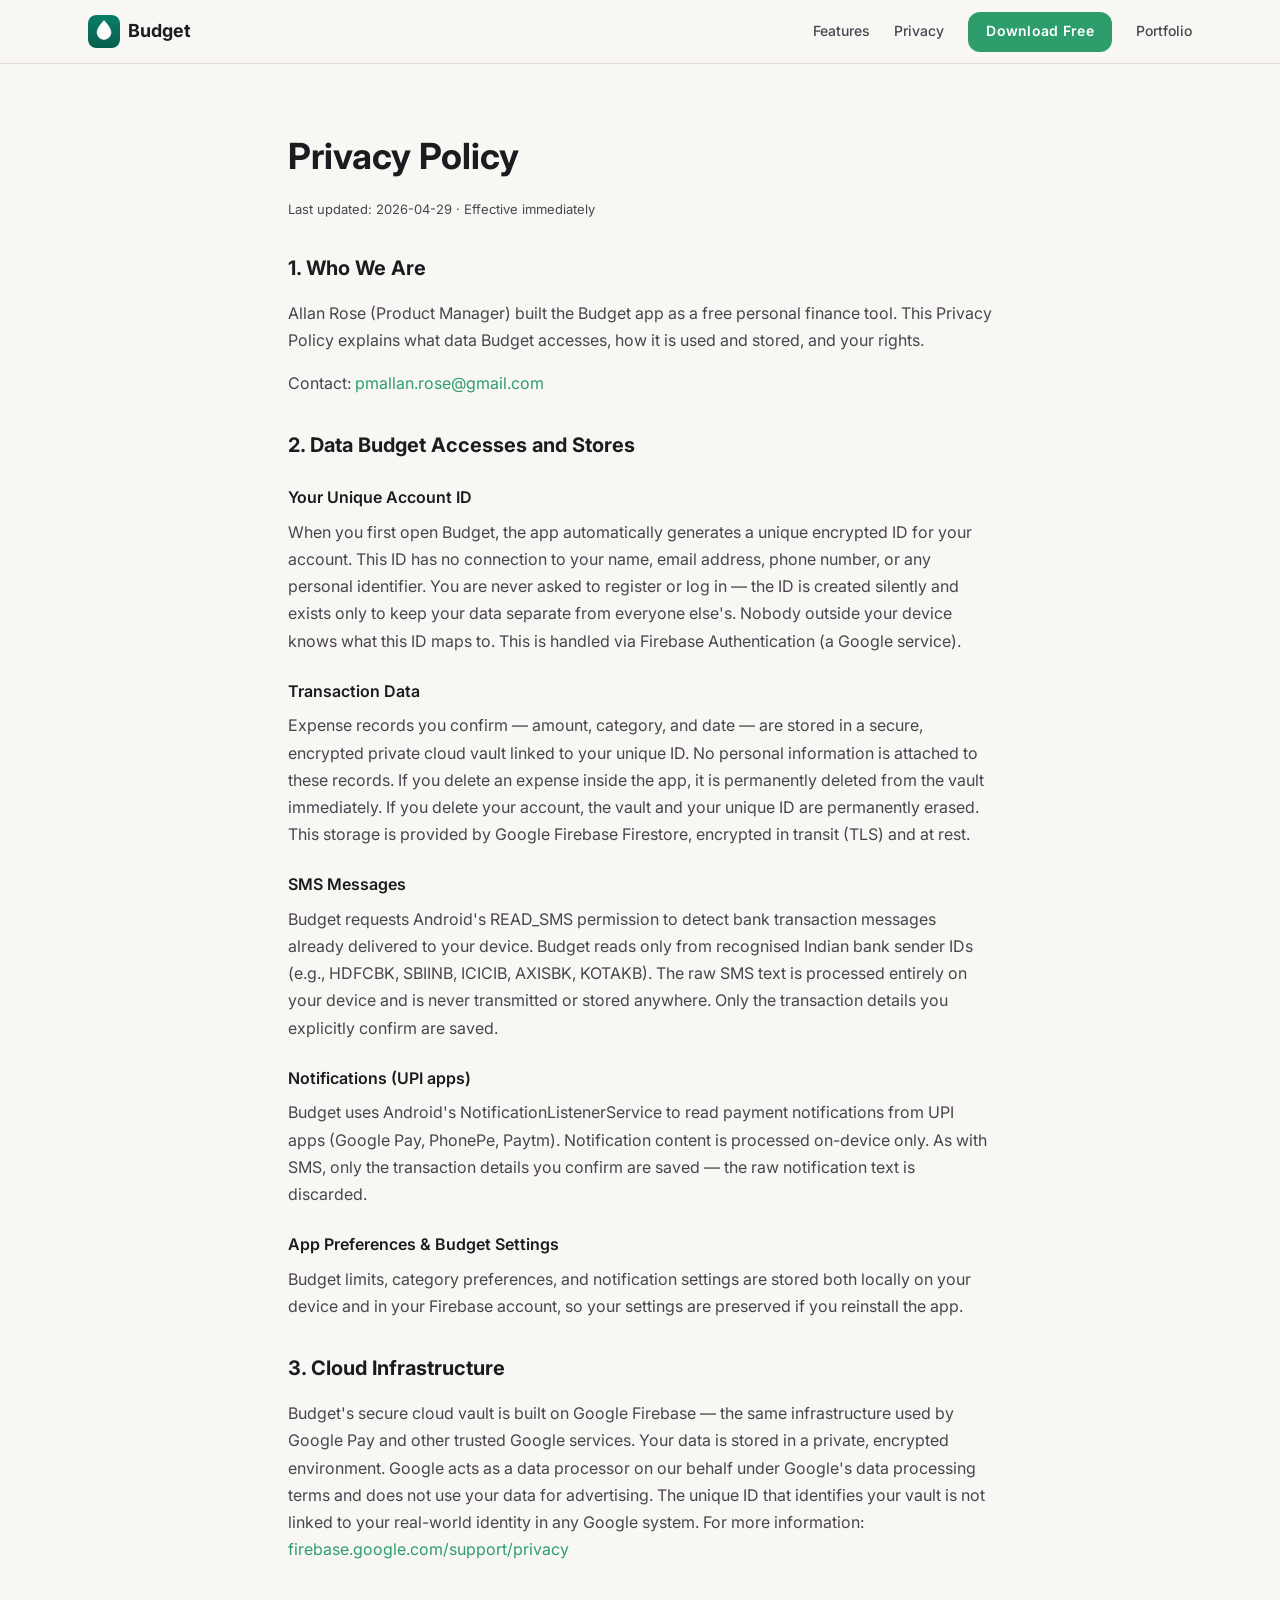
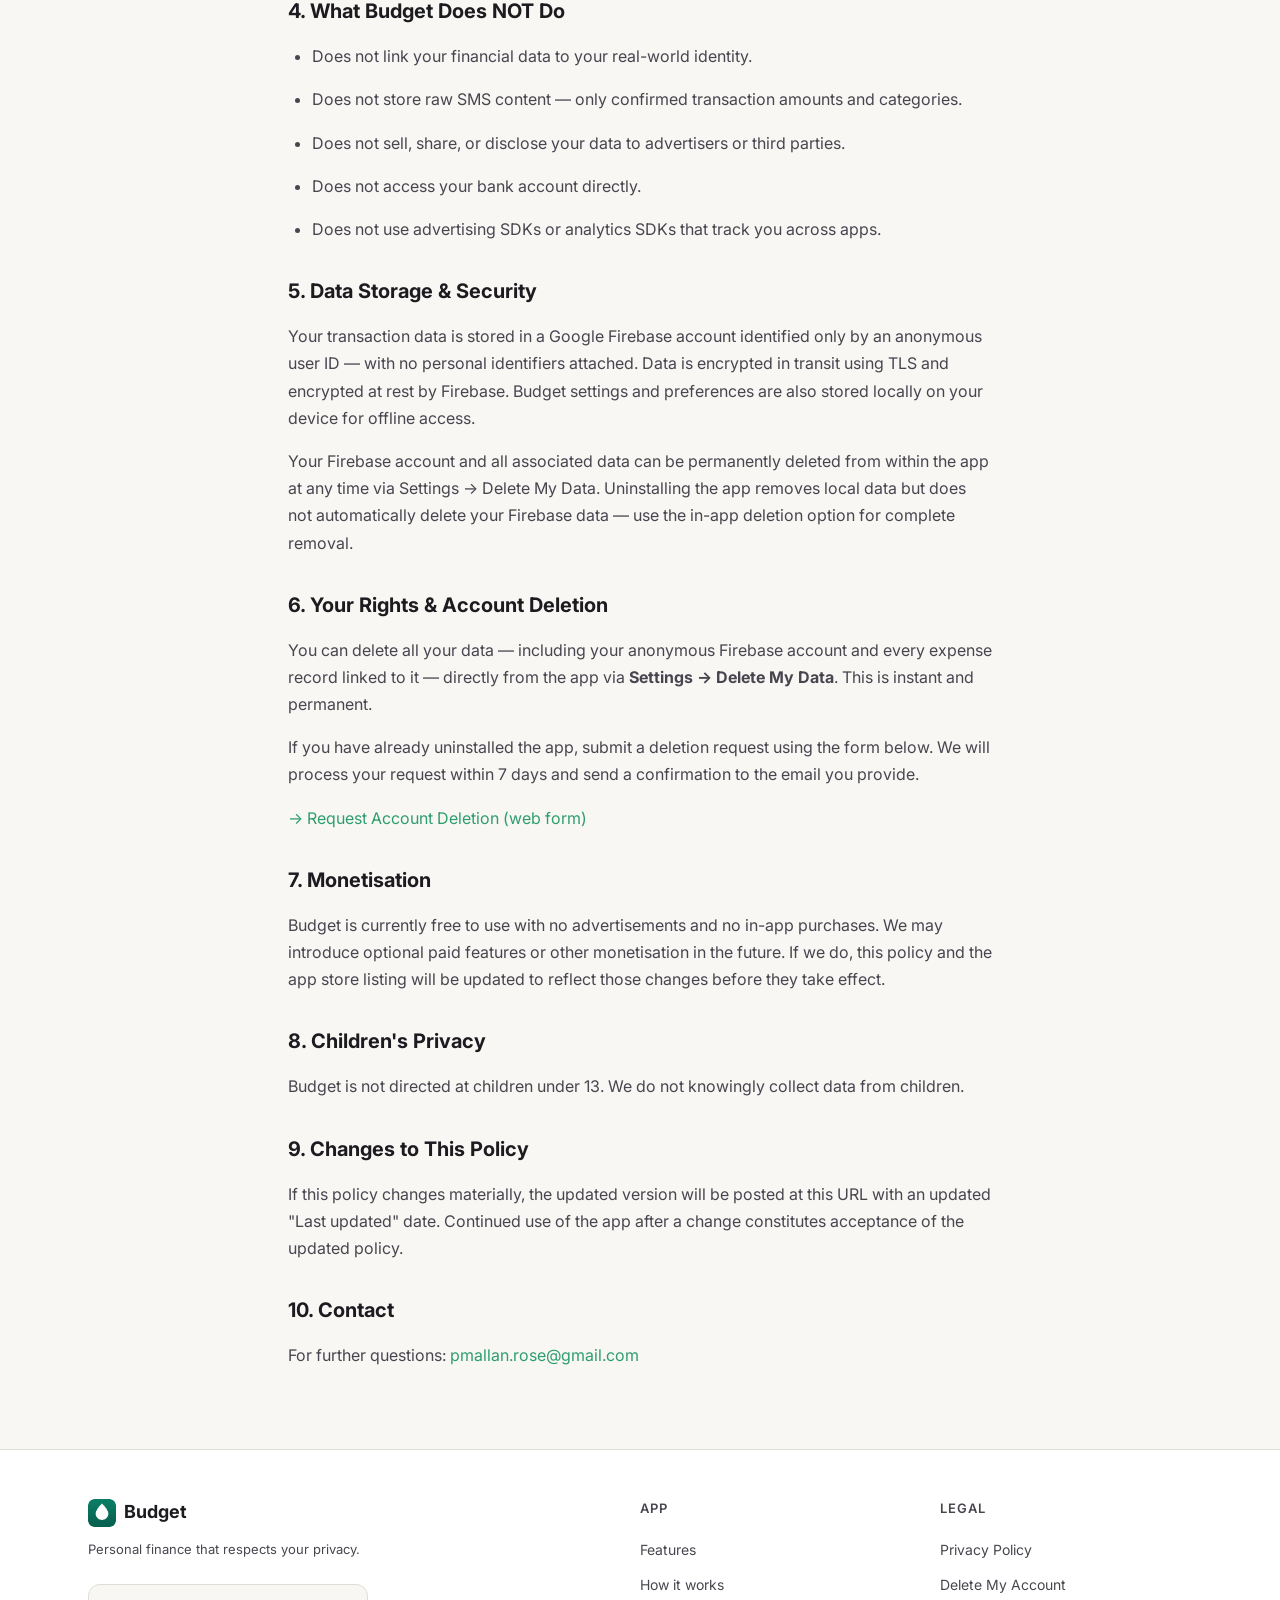
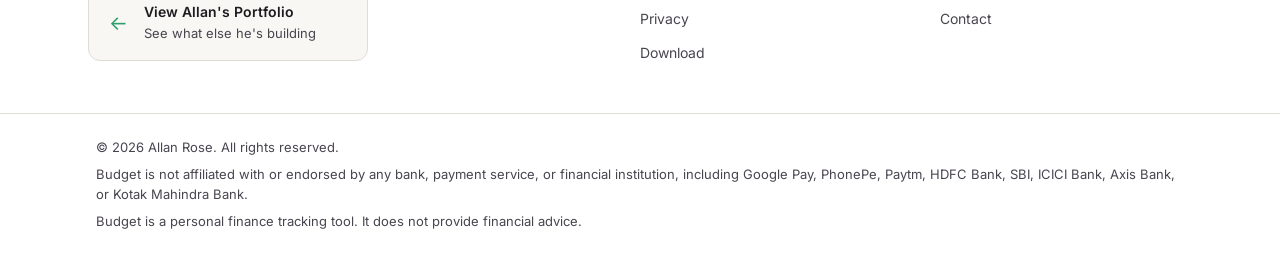
==== privacy-policy.html @ 5d098f71 "Add files via upload" ====
<!DOCTYPE html>
<html lang="en">
<head>
  <meta charset="UTF-8">
  <meta name="viewport" content="width=device-width, initial-scale=1.0">

  <title>Privacy Policy — Budget</title>
  <meta name="description" content="Budget app privacy policy. Your data is stored anonymously on Google Firebase. No email, no password, no personal identifiers.">
  <meta name="robots" content="index, follow">

  <link rel="preconnect" href="https://fonts.googleapis.com">
  <link rel="preconnect" href="https://fonts.gstatic.com" crossorigin>
  <link href="https://fonts.googleapis.com/css2?family=Inter:wght@400;500;600;700&display=swap" rel="stylesheet">

  <link rel="icon" type="image/png" href="assets/icon.png">
  <link rel="stylesheet" href="css/styles.css">
</head>
<body>

  <!-- NAVBAR -->
  <nav class="navbar" id="navbar">
    <div class="container navbar__inner">
      <a href="index.html" class="navbar__logo">
        <img src="assets/icon.png" alt="Budget app icon" width="32" height="32">
        <span class="navbar__wordmark">Budget</span>
      </a>
      <div class="navbar__actions">
        <a href="index.html#features" class="navbar__link">Features</a>
        <a href="privacy-policy.html" class="navbar__link">Privacy</a>
        <a href="#" class="btn btn--primary btn--sm" target="_blank" rel="noopener">
          Download Free
        </a>
        <a href="https://allanrose-beep.github.io/pm-portfolio/" class="navbar__portfolio-link">Portfolio</a>
      </div>
    </div>
  </nav>

  <!-- PRIVACY POLICY CONTENT -->
  <main class="privacy-page container">
    <h1>Privacy Policy</h1>
    <p class="privacy-meta">Last updated: 2026-04-29 · Effective immediately</p>

    <h2>1. Who We Are</h2>
    <p>Allan Rose (Product Manager) built the Budget app as a free personal finance tool.
    This Privacy Policy explains what data Budget accesses, how it is used and stored, and your rights.</p>
    <p>Contact: <a href="mailto:pmallan.rose@gmail.com">pmallan.rose@gmail.com</a></p>

    <h2>2. Data Budget Accesses and Stores</h2>

    <h3>Your Unique Account ID</h3>
    <p>When you first open Budget, the app automatically generates a unique encrypted ID for your
    account. This ID has no connection to your name, email address, phone number, or any personal
    identifier. You are never asked to register or log in — the ID is created silently and exists
    only to keep your data separate from everyone else's. Nobody outside your device knows what
    this ID maps to. This is handled via Firebase Authentication (a Google service).</p>

    <h3>Transaction Data</h3>
    <p>Expense records you confirm — amount, category, and date — are stored in a secure, encrypted
    private cloud vault linked to your unique ID. No personal information is attached to these records.
    If you delete an expense inside the app, it is permanently deleted from the vault immediately.
    If you delete your account, the vault and your unique ID are permanently erased.
    This storage is provided by Google Firebase Firestore, encrypted in transit (TLS) and at rest.</p>

    <h3>SMS Messages</h3>
    <p>Budget requests Android's READ_SMS permission to detect bank transaction messages already
    delivered to your device. Budget reads only from recognised Indian bank sender IDs
    (e.g., HDFCBK, SBIINB, ICICIB, AXISBK, KOTAKB). The raw SMS text is processed entirely on
    your device and is never transmitted or stored anywhere. Only the transaction details you
    explicitly confirm are saved.</p>

    <h3>Notifications (UPI apps)</h3>
    <p>Budget uses Android's NotificationListenerService to read payment notifications from UPI apps
    (Google Pay, PhonePe, Paytm). Notification content is processed on-device only. As with SMS,
    only the transaction details you confirm are saved — the raw notification text is discarded.</p>

    <h3>App Preferences &amp; Budget Settings</h3>
    <p>Budget limits, category preferences, and notification settings are stored both locally on your
    device and in your Firebase account, so your settings are preserved if you reinstall the app.</p>

    <h2>3. Cloud Infrastructure</h2>
    <p>Budget's secure cloud vault is built on Google Firebase — the same infrastructure used by
    Google Pay and other trusted Google services. Your data is stored in a private, encrypted
    environment. Google acts as a data processor on our behalf under Google's data processing terms
    and does not use your data for advertising. The unique ID that identifies your vault is not
    linked to your real-world identity in any Google system.
    For more information: <a href="https://firebase.google.com/support/privacy" target="_blank" rel="noopener">firebase.google.com/support/privacy</a></p>

    <h2>4. What Budget Does NOT Do</h2>
    <ul>
      <li>Does not link your financial data to your real-world identity.</li>
      <li>Does not store raw SMS content — only confirmed transaction amounts and categories.</li>
      <li>Does not sell, share, or disclose your data to advertisers or third parties.</li>
      <li>Does not access your bank account directly.</li>
      <li>Does not use advertising SDKs or analytics SDKs that track you across apps.</li>
    </ul>

    <h2>5. Data Storage &amp; Security</h2>
    <p>Your transaction data is stored in a Google Firebase account identified only by an anonymous
    user ID — with no personal identifiers attached. Data is encrypted in transit using TLS and
    encrypted at rest by Firebase. Budget settings and preferences are also stored locally on your
    device for offline access.</p>
    <p>Your Firebase account and all associated data can be permanently deleted from within the app
    at any time via Settings → Delete My Data. Uninstalling the app removes local data but does
    not automatically delete your Firebase data — use the in-app deletion option for complete removal.</p>

    <h2>6. Your Rights &amp; Account Deletion</h2>
    <p>You can delete all your data — including your anonymous Firebase account and every expense
    record linked to it — directly from the app via <strong>Settings → Delete My Data</strong>.
    This is instant and permanent.</p>
    <p>If you have already uninstalled the app, submit a deletion request using the form below.
    We will process your request within 7 days and send a confirmation to the email you provide.</p>
    <p><a href="https://forms.gle/h1EcQuUk5hsnveGc6" target="_blank" rel="noopener">→ Request Account Deletion (web form)</a></p>

    <h2>7. Monetisation</h2>
    <p>Budget is currently free to use with no advertisements and no in-app purchases. We may
    introduce optional paid features or other monetisation in the future. If we do, this policy
    and the app store listing will be updated to reflect those changes before they take effect.</p>

    <h2>8. Children's Privacy</h2>
    <p>Budget is not directed at children under 13. We do not knowingly collect data from children.</p>

    <h2>9. Changes to This Policy</h2>
    <p>If this policy changes materially, the updated version will be posted at this URL with an
    updated "Last updated" date. Continued use of the app after a change constitutes acceptance
    of the updated policy.</p>

    <h2>10. Contact</h2>
    <p>For further questions: <a href="mailto:pmallan.rose@gmail.com">pmallan.rose@gmail.com</a></p>
  </main>

  <!-- FOOTER -->
  <footer class="footer">
    <div class="container footer__inner">

      <div class="footer__brand">
        <a href="index.html" class="footer__logo">
          <img src="assets/icon.png" alt="Budget app icon" width="28" height="28">
          <span>Budget</span>
        </a>
        <p class="footer__tagline">Personal finance that respects your privacy.</p>
        <a href="https://allanrose-beep.github.io/pm-portfolio/" class="footer__portfolio-card">
          <span class="footer__portfolio-card-arrow">←</span>
          <div>
            <p class="footer__portfolio-card-title">View Allan's Portfolio</p>
            <p class="footer__portfolio-card-sub">See what else he's building</p>
          </div>
        </a>
      </div>

      <div class="footer__links">
        <p class="footer__links-heading">App</p>
        <a href="index.html#features">Features</a>
        <a href="index.html#how-it-works">How it works</a>
        <a href="index.html#privacy">Privacy</a>
        <a href="#" target="_blank" rel="noopener">Download</a>
      </div>

      <div class="footer__links">
        <p class="footer__links-heading">Legal</p>
        <a href="privacy-policy.html">Privacy Policy</a>
        <a href="index.html#delete-account">Delete My Account</a>
        <a href="mailto:pmallan.rose@gmail.com">Contact</a>
      </div>

    </div>

    <div class="footer__legal-bar">
      <div class="container">
        <p>© 2026 Allan Rose. All rights reserved.</p>
        <p>Budget is not affiliated with or endorsed by any bank, payment service, or financial institution, including Google Pay, PhonePe, Paytm, HDFC Bank, SBI, ICICI Bank, Axis Bank, or Kotak Mahindra Bank.</p>
        <p>Budget is a personal finance tracking tool. It does not provide financial advice.</p>
      </div>
    </div>
  </footer>

  <script src="js/main.js" defer></script>
</body>
</html>
---- css/styles.css ----
/* ============================================================
   Budget Landing Page — styles.css
   ============================================================ */

/* ── Design Tokens ────────────────────────────────────────── */
:root {
  /* Backgrounds */
  --color-bg:            #F9F7F4;
  --color-surface-1:     #FFFFFF;
  --color-surface-2:     #F0EDE8;
  --color-divider:       #E0DDD6;

  /* Brand — BudgetGreen */
  --color-primary:           #2D9E6B;
  --color-primary-dark:      #237A54;
  --color-primary-deep:      #1A5C3F;
  --color-primary-light:     #4EC38C;
  --color-primary-container: #D6F5E8;

  /* Secondary — BudgetTeal */
  --color-secondary: #1B8A8A;

  /* Text */
  --color-text:       #1C1B1F;
  --color-text-muted: #49454F;
  --color-text-white: #FFFFFF;

  /* Semantic */
  --color-success: #2D9E6B;
  --color-warning: #F5A623;
  --color-error:   #E53935;

  /* Shadows */
  --shadow-card:         0 2px 12px rgba(28, 27, 31, 0.08), 0 1px 3px rgba(28, 27, 31, 0.06);
  --shadow-button-hover: 0 6px 20px rgba(45, 158, 107, 0.30);

  /* Typography */
  --font-family: 'Inter', 'Google Sans', system-ui, -apple-system, sans-serif;

  --text-h1:       3.5rem;
  --text-h2:       2.25rem;
  --text-h3:       1.375rem;
  --text-body-lg:  1.125rem;
  --text-body:     1rem;
  --text-caption:  0.8125rem;
  --text-button:   0.9375rem;
  --text-label:    0.75rem;

  /* Spacing */
  --space-1:   4px;
  --space-2:   8px;
  --space-3:  12px;
  --space-4:  16px;
  --space-6:  24px;
  --space-8:  32px;
  --space-12: 48px;
  --space-16: 64px;
  --space-24: 96px;
  --space-32: 128px;
}

/* ── Resets & Base ───────────────────────────────────────── */
*, *::before, *::after {
  box-sizing: border-box;
  margin: 0;
  padding: 0;
}

html { scroll-behavior: smooth; }

body {
  background-color: var(--color-bg);
  color: var(--color-text);
  font-family: var(--font-family);
  font-size: var(--text-body);
  line-height: 1.6;
  -webkit-font-smoothing: antialiased;
  -moz-osx-font-smoothing: grayscale;
}

img {
  max-width: 100%;
  height: auto;
  display: block;
}

a {
  color: var(--color-primary);
  text-decoration: none;
}

/* ── Container ───────────────────────────────────────────── */
.container {
  max-width: 1200px;
  margin: 0 auto;
  padding: 0 48px;
}

@media (max-width: 767px) {
  .container { padding: 0 20px; }
}

/* ── Buttons ─────────────────────────────────────────────── */
.btn {
  display: inline-flex;
  align-items: center;
  justify-content: center;
  gap: 10px;
  border: none;
  border-radius: 12px;
  font-family: var(--font-family);
  font-size: var(--text-button);
  font-weight: 600;
  letter-spacing: 0.02em;
  cursor: pointer;
  text-decoration: none;
  transition: all 200ms ease;
}

.btn--primary {
  background: var(--color-primary);
  color: var(--color-text-white);
}
.btn--primary:hover {
  background: var(--color-primary-dark);
  transform: translateY(-1px);
  box-shadow: var(--shadow-button-hover);
  color: var(--color-text-white);
}
.btn--primary:active {
  background: var(--color-primary-deep);
  transform: translateY(0);
}

.btn--lg { height: 52px; padding: 0 28px; }
.btn--sm { height: 40px; padding: 0 18px; font-size: 14px; }

.btn--outline {
  height: 44px;
  padding: 0 20px;
  background: transparent;
  color: var(--color-text-muted);
  border: 1px solid var(--color-divider);
  font-size: 14px;
  white-space: nowrap;
  flex-shrink: 0;
}
.btn--outline:hover {
  border-color: var(--color-error);
  color: var(--color-error);
  background: transparent;
  transform: none;
  box-shadow: none;
}

/* ── Fade-up Animation ───────────────────────────────────── */
.fade-up {
  opacity: 0;
  transform: translateY(20px);
  transition: opacity 500ms ease, transform 500ms cubic-bezier(0.4, 0, 0.2, 1);
  transition-delay: var(--delay, 0ms);
}
.fade-up.is-visible {
  opacity: 1;
  transform: translateY(0);
}

/* ── Shared Typography ───────────────────────────────────── */
.eyebrow {
  font-size: var(--text-label);
  font-weight: 600;
  letter-spacing: 0.1em;
  color: var(--color-primary);
  text-transform: uppercase;
  text-align: center;
  margin-bottom: var(--space-4);
}

.eyebrow--left {
  text-align: left;
  margin-bottom: var(--space-3);
}

.section-title {
  font-size: var(--text-h2);
  font-weight: 700;
  text-align: center;
  color: var(--color-text);
  margin-bottom: var(--space-12);
  letter-spacing: -0.01em;
}

/* ── Phone Frame ─────────────────────────────────────────── */
.phone-frame {
  position: relative;
  width: 280px;
  border-radius: 40px;
  border: 2px solid var(--color-divider);
  background: var(--color-surface-1);
  box-shadow:
    0 24px 64px rgba(28, 27, 31, 0.15),
    0 0 0 1px var(--color-surface-2);
  overflow: hidden;
  transform: rotate(3deg);
}

.phone-frame__notch {
  position: absolute;
  top: 0;
  left: 50%;
  transform: translateX(-50%);
  width: 100px;
  height: 28px;
  background: var(--color-bg);
  border-radius: 0 0 16px 16px;
  z-index: 2;
}

.phone-frame img {
  width: 100%;
  height: auto;
  display: block;
}

.phone-frame--sm {
  width: 240px;
  border-radius: 36px;
  transform: none;
}

/* ── Navbar ──────────────────────────────────────────────── */
.navbar {
  position: sticky;
  top: 0;
  z-index: 100;
  height: 64px;
  border-bottom: 1px solid var(--color-divider);
  background-color: rgba(249, 247, 244, 0.88);
}

.navbar__inner {
  display: flex;
  align-items: center;
  justify-content: space-between;
  height: 100%;
}

.navbar__logo {
  display: flex;
  align-items: center;
  gap: var(--space-2);
  color: var(--color-text);
  font-size: 1.125rem;
  font-weight: 700;
}
.navbar__logo img { border-radius: 8px; }
.navbar__logo:hover { color: var(--color-text); }

.navbar__actions {
  display: flex;
  align-items: center;
  gap: var(--space-6);
}

.navbar__link {
  color: var(--color-text-muted);
  font-size: 14px;
  font-weight: 500;
  transition: color 150ms ease;
}
.navbar__link:hover { color: var(--color-text); }

.navbar__portfolio-link {
  color: var(--color-text-muted);
  font-size: 14px;
  font-weight: 500;
  transition: color 150ms ease;
}
.navbar__portfolio-link:hover { color: var(--color-text); }

@media (max-width: 767px) {
  .navbar { height: 56px; }
  .navbar__link { display: none; }
  .navbar__portfolio-link { display: none; }
  .navbar__actions { gap: var(--space-3); }
}

/* ── Hero ────────────────────────────────────────────────── */
.hero {
  min-height: 90vh;
  display: flex;
  align-items: center;
  background:
    radial-gradient(ellipse 800px 600px at 30% 50%, rgba(45, 158, 107, 0.08) 0%, transparent 70%),
    var(--color-bg);
  padding: var(--space-32) 0 var(--space-24);
}

.hero__inner {
  display: flex;
  align-items: center;
  gap: var(--space-16);
}

.hero__content {
  flex: 0 0 55%;
  max-width: 55%;
}

.hero__badge {
  display: inline-flex;
  align-items: center;
  gap: var(--space-2);
  background: var(--color-primary-container);
  border: 1px solid var(--color-divider);
  border-radius: 100px;
  padding: 6px 14px;
  font-size: var(--text-label);
  color: var(--color-primary);
  font-weight: 500;
  margin-bottom: var(--space-6);
}

.hero__headline {
  font-size: var(--text-h1);
  font-weight: 700;
  line-height: 1.15;
  letter-spacing: -0.02em;
  color: var(--color-text);
  margin-bottom: var(--space-6);
}

.hero__sub {
  font-size: var(--text-body-lg);
  color: var(--color-text-muted);
  line-height: 1.65;
  max-width: 480px;
  margin-bottom: var(--space-8);
}

.hero__caption {
  margin-top: var(--space-4);
  font-size: var(--text-caption);
  color: var(--color-text-muted);
}

.hero__mockup {
  flex: 0 0 45%;
  display: flex;
  justify-content: center;
  align-items: center;
}

@media (max-width: 767px) {
  .hero {
    min-height: auto;
    padding: 80px 0 64px;
    text-align: center;
  }
  .hero__inner {
    flex-direction: column;
    gap: var(--space-12);
  }
  .hero__content {
    flex: none;
    max-width: 100%;
  }
  .hero__headline { font-size: 2.25rem; }
  .hero__sub {
    font-size: 1.0625rem;
    max-width: 100%;
    margin-left: auto;
    margin-right: auto;
  }
  .hero__mockup { flex: none; }
  .phone-frame {
    transform: rotate(0deg);
    width: min(280px, 80vw);
  }
}

/* ── How It Works ────────────────────────────────────────── */
.how-it-works {
  padding: var(--space-24) 0;
  background: var(--color-surface-1);
  border-top: 1px solid var(--color-divider);
  border-bottom: 1px solid var(--color-divider);
}

.steps {
  position: relative;
  display: flex;
  gap: var(--space-8);
  max-width: 960px;
  margin: 0 auto;
}

.steps__connector {
  position: absolute;
  top: 24px;
  left: calc(16.66% + 24px);
  right: calc(16.66% + 24px);
  height: 2px;
  border-top: 2px dashed var(--color-divider);
  z-index: 0;
}

.step {
  flex: 1;
  display: flex;
  flex-direction: column;
  align-items: center;
  text-align: center;
  gap: var(--space-4);
  position: relative;
  z-index: 1;
}

.step__circle {
  width: 48px;
  height: 48px;
  border-radius: 50%;
  border: 2px solid var(--color-primary);
  background: var(--color-primary-container);
  display: flex;
  align-items: center;
  justify-content: center;
  font-size: 1.125rem;
  font-weight: 700;
  color: var(--color-primary);
  flex-shrink: 0;
}

.step img {
  width: 64px;
  height: 64px;
  object-fit: contain;
}

.step__title {
  font-size: var(--text-h3);
  font-weight: 600;
  color: var(--color-text);
}

.step__body {
  font-size: var(--text-body);
  color: var(--color-text-muted);
  line-height: 1.6;
}

.sms-disclosure {
  max-width: 640px;
  margin: var(--space-12) auto 0;
  border: 1px solid var(--color-divider);
  border-radius: 12px;
  padding: var(--space-4) var(--space-6);
  background: var(--color-bg);
}
.sms-disclosure summary {
  cursor: pointer;
  font-size: 14px;
  font-weight: 500;
  color: var(--color-primary);
  list-style: none;
  user-select: none;
}
.sms-disclosure summary::-webkit-details-marker { display: none; }
.sms-disclosure summary::before {
  content: '▶ ';
  font-size: 10px;
}
details[open] summary::before { content: '▼ '; }
.sms-disclosure p {
  margin-top: var(--space-4);
  font-size: var(--text-caption);
  color: var(--color-text-muted);
  line-height: 1.6;
}

@media (max-width: 767px) {
  .steps {
    flex-direction: column;
    gap: var(--space-8);
  }
  .steps__connector { display: none; }
  .step {
    flex-direction: row;
    text-align: left;
    align-items: flex-start;
  }
  .step__circle { flex-shrink: 0; }
  .step img { display: none; }
  .section-title { font-size: 1.75rem; }
}

/* ── Features ────────────────────────────────────────────── */
.features {
  padding: var(--space-24) 0;
  background: var(--color-bg);
}

.features > .container {
  margin-bottom: var(--space-8);
}

.feature-row { padding: var(--space-16) 0; }

.feature-row--alt {
  background: var(--color-surface-1);
  border-top: 1px solid var(--color-divider);
  border-bottom: 1px solid var(--color-divider);
}

.feature-row__inner {
  display: flex;
  align-items: center;
  gap: var(--space-16);
}
.feature-row__inner--reverse { flex-direction: row-reverse; }

.feature-row__text { flex: 1; }

.feature-row__title {
  font-size: 1.75rem;
  font-weight: 700;
  color: var(--color-text);
  margin-bottom: var(--space-4);
  letter-spacing: -0.01em;
}

.feature-row__body {
  color: var(--color-text-muted);
  line-height: 1.65;
  margin-bottom: var(--space-6);
  max-width: 420px;
}

.feature-row__checks {
  list-style: none;
  display: flex;
  flex-direction: column;
  gap: var(--space-3);
}

.feature-row__checks li {
  color: var(--color-text-muted);
  font-size: var(--text-body);
  padding-left: var(--space-6);
  position: relative;
}
.feature-row__checks li::before {
  content: '✓';
  position: absolute;
  left: 0;
  color: var(--color-success);
  font-weight: 700;
}

.feature-row__mockup {
  flex: 0 0 auto;
  display: flex;
  justify-content: center;
}

@media (max-width: 767px) {
  .feature-row__inner,
  .feature-row__inner--reverse {
    flex-direction: column;
    gap: var(--space-8);
  }
  .feature-row__mockup { order: -1; }
  .feature-row__title { font-size: 1.375rem; }
  .feature-row__body { max-width: 100%; }
}

/* ── Privacy Trust Band ──────────────────────────────────── */
.privacy-section {
  position: relative;
  padding: var(--space-24) 0;
  background: var(--color-primary-container);
  border-top: 1px solid var(--color-divider);
  border-bottom: 1px solid var(--color-divider);
  overflow: hidden;
  text-align: center;
}

.privacy-section__bg {
  position: absolute;
  inset: 0;
  z-index: 0;
}
.privacy-section__bg img {
  width: 100%;
  height: 100%;
  object-fit: cover;
  opacity: 0.15;
}

.privacy-section__content {
  position: relative;
  z-index: 1;
  max-width: 800px;
  margin: 0 auto;
}

.privacy-section__icon {
  color: var(--color-primary);
  margin: 0 auto var(--space-6);
  width: 64px;
}

.privacy-section__title {
  font-size: var(--text-h2);
  font-weight: 700;
  color: var(--color-text);
  margin-bottom: var(--space-6);
  letter-spacing: -0.01em;
}

.privacy-section__body {
  font-size: var(--text-body-lg);
  color: var(--color-text-muted);
  line-height: 1.65;
  margin-bottom: var(--space-8);
}

.privacy-pills {
  display: flex;
  justify-content: center;
  gap: var(--space-4);
  flex-wrap: wrap;
}

.privacy-pill {
  background: var(--color-surface-1);
  border: 1px solid var(--color-divider);
  border-radius: 100px;
  padding: 8px 16px;
  font-size: 14px;
  color: var(--color-text-muted);
}

@media (max-width: 767px) {
  .privacy-section__title { font-size: 1.75rem; }
  .privacy-section__body { font-size: var(--text-body); }
}

/* ── Download CTA ────────────────────────────────────────── */
.download-cta {
  padding: 112px 0;
  text-align: center;
  background:
    radial-gradient(ellipse 1000px 500px at 50% 50%, rgba(45, 158, 107, 0.10) 0%, var(--color-bg) 70%),
    var(--color-bg);
}

.download-cta__content {
  max-width: 700px;
  margin: 0 auto;
}

.download-cta__title {
  font-size: var(--text-h2);
  font-weight: 700;
  color: var(--color-text);
  margin-bottom: var(--space-4);
  letter-spacing: -0.01em;
}

.download-cta__sub {
  font-size: var(--text-body-lg);
  color: var(--color-text-muted);
  margin-bottom: var(--space-8);
}

.download-cta__actions {
  display: flex;
  align-items: center;
  justify-content: center;
  gap: var(--space-6);
  flex-wrap: wrap;
  margin-bottom: var(--space-4);
}

.download-cta__badge img {
  height: 60px;
  width: auto;
}

.download-cta__caption {
  font-size: var(--text-caption);
  color: var(--color-text-muted);
}

@media (max-width: 767px) {
  .download-cta { padding: 80px 0; }
  .download-cta__title { font-size: 1.75rem; }
  .download-cta__actions { flex-direction: column; }
}

/* ── Footer ──────────────────────────────────────────────── */
.footer {
  background: var(--color-surface-1);
  border-top: 1px solid var(--color-divider);
}

.footer__inner {
  display: grid;
  grid-template-columns: 2fr 1fr 1fr;
  gap: var(--space-12);
  padding: var(--space-12) 48px;
}

.footer__logo {
  display: flex;
  align-items: center;
  gap: var(--space-2);
  color: var(--color-text);
  font-size: 1.125rem;
  font-weight: 700;
  margin-bottom: var(--space-3);
}
.footer__logo img { border-radius: 6px; }
.footer__logo:hover { color: var(--color-text); }

.footer__tagline {
  font-size: var(--text-caption);
  color: var(--color-text-muted);
  margin-bottom: var(--space-6);
}

.footer__portfolio-card {
  display: flex;
  align-items: center;
  gap: var(--space-4);
  background: var(--color-bg);
  border: 1px solid var(--color-divider);
  border-radius: 12px;
  padding: 16px 20px;
  color: var(--color-text);
  transition: border-color 200ms ease;
  max-width: 280px;
}
.footer__portfolio-card:hover { border-color: var(--color-primary); }

.footer__portfolio-card-arrow {
  font-size: 1.25rem;
  color: var(--color-primary);
  flex-shrink: 0;
}

.footer__portfolio-card-title {
  font-size: 14px;
  font-weight: 600;
  color: var(--color-text);
}

.footer__portfolio-card-sub {
  font-size: var(--text-caption);
  color: var(--color-text-muted);
}

.footer__links {
  display: flex;
  flex-direction: column;
  gap: var(--space-3);
}

.footer__links-heading {
  font-size: var(--text-caption);
  font-weight: 600;
  letter-spacing: 0.08em;
  text-transform: uppercase;
  color: var(--color-text-muted);
  margin-bottom: var(--space-2);
}

.footer__links a {
  font-size: 14px;
  color: var(--color-text-muted);
  transition: color 150ms ease;
}
.footer__links a:hover { color: var(--color-text); }

.footer__legal-bar {
  border-top: 1px solid var(--color-divider);
  padding: var(--space-6) 48px;
}
.footer__legal-bar .container {
  display: flex;
  flex-direction: column;
  gap: var(--space-2);
}
.footer__legal-bar p {
  font-size: var(--text-caption);
  color: var(--color-text-muted);
  line-height: 1.5;
}

@media (max-width: 767px) {
  .footer__inner {
    grid-template-columns: 1fr;
    gap: var(--space-8);
    padding: var(--space-8) 20px;
  }
  .footer__legal-bar { padding: var(--space-6) 20px; }
}

/* ── Delete Account ──────────────────────────────────────── */
.delete-account {
  padding: var(--space-16) 0;
  background: var(--color-surface-1);
  border-top: 1px solid var(--color-divider);
}

.delete-account__inner {
  display: flex;
  align-items: center;
  gap: var(--space-8);
  max-width: 900px;
  margin: 0 auto;
}

.delete-account__icon {
  flex-shrink: 0;
  width: 48px;
  height: 48px;
  border-radius: 12px;
  background: var(--color-surface-2);
  border: 1px solid var(--color-divider);
  display: flex;
  align-items: center;
  justify-content: center;
  color: var(--color-text-muted);
}

.delete-account__text { flex: 1; }

.delete-account__title {
  font-size: 1.125rem;
  font-weight: 600;
  color: var(--color-text);
  margin-bottom: var(--space-2);
}

.delete-account__body {
  font-size: var(--text-caption);
  color: var(--color-text-muted);
  line-height: 1.6;
  margin-bottom: var(--space-2);
}
.delete-account__body:last-of-type { margin-bottom: 0; }

@media (max-width: 767px) {
  .delete-account__inner {
    flex-direction: column;
    align-items: flex-start;
    gap: var(--space-4);
  }
  .delete-account__title { font-size: 1rem; }
}

/* ── Privacy Policy Page ─────────────────────────────────── */
.privacy-page {
  max-width: 800px;
  padding-top: var(--space-16);
  padding-bottom: var(--space-16);
}
.privacy-page h1 {
  font-size: var(--text-h2);
  margin-bottom: var(--space-3);
}
.privacy-page h2 {
  font-size: 1.25rem;
  margin-top: var(--space-8);
  margin-bottom: var(--space-4);
  color: var(--color-text);
}
.privacy-page h3 {
  font-size: 1rem;
  font-weight: 600;
  margin-top: var(--space-6);
  margin-bottom: var(--space-2);
}
.privacy-page p,
.privacy-page li {
  color: var(--color-text-muted);
  line-height: 1.7;
  margin-bottom: var(--space-4);
}
.privacy-page ul { padding-left: var(--space-6); }
.privacy-meta {
  font-size: var(--text-caption);
  color: var(--color-text-muted);
  margin-bottom: var(--space-8);
}
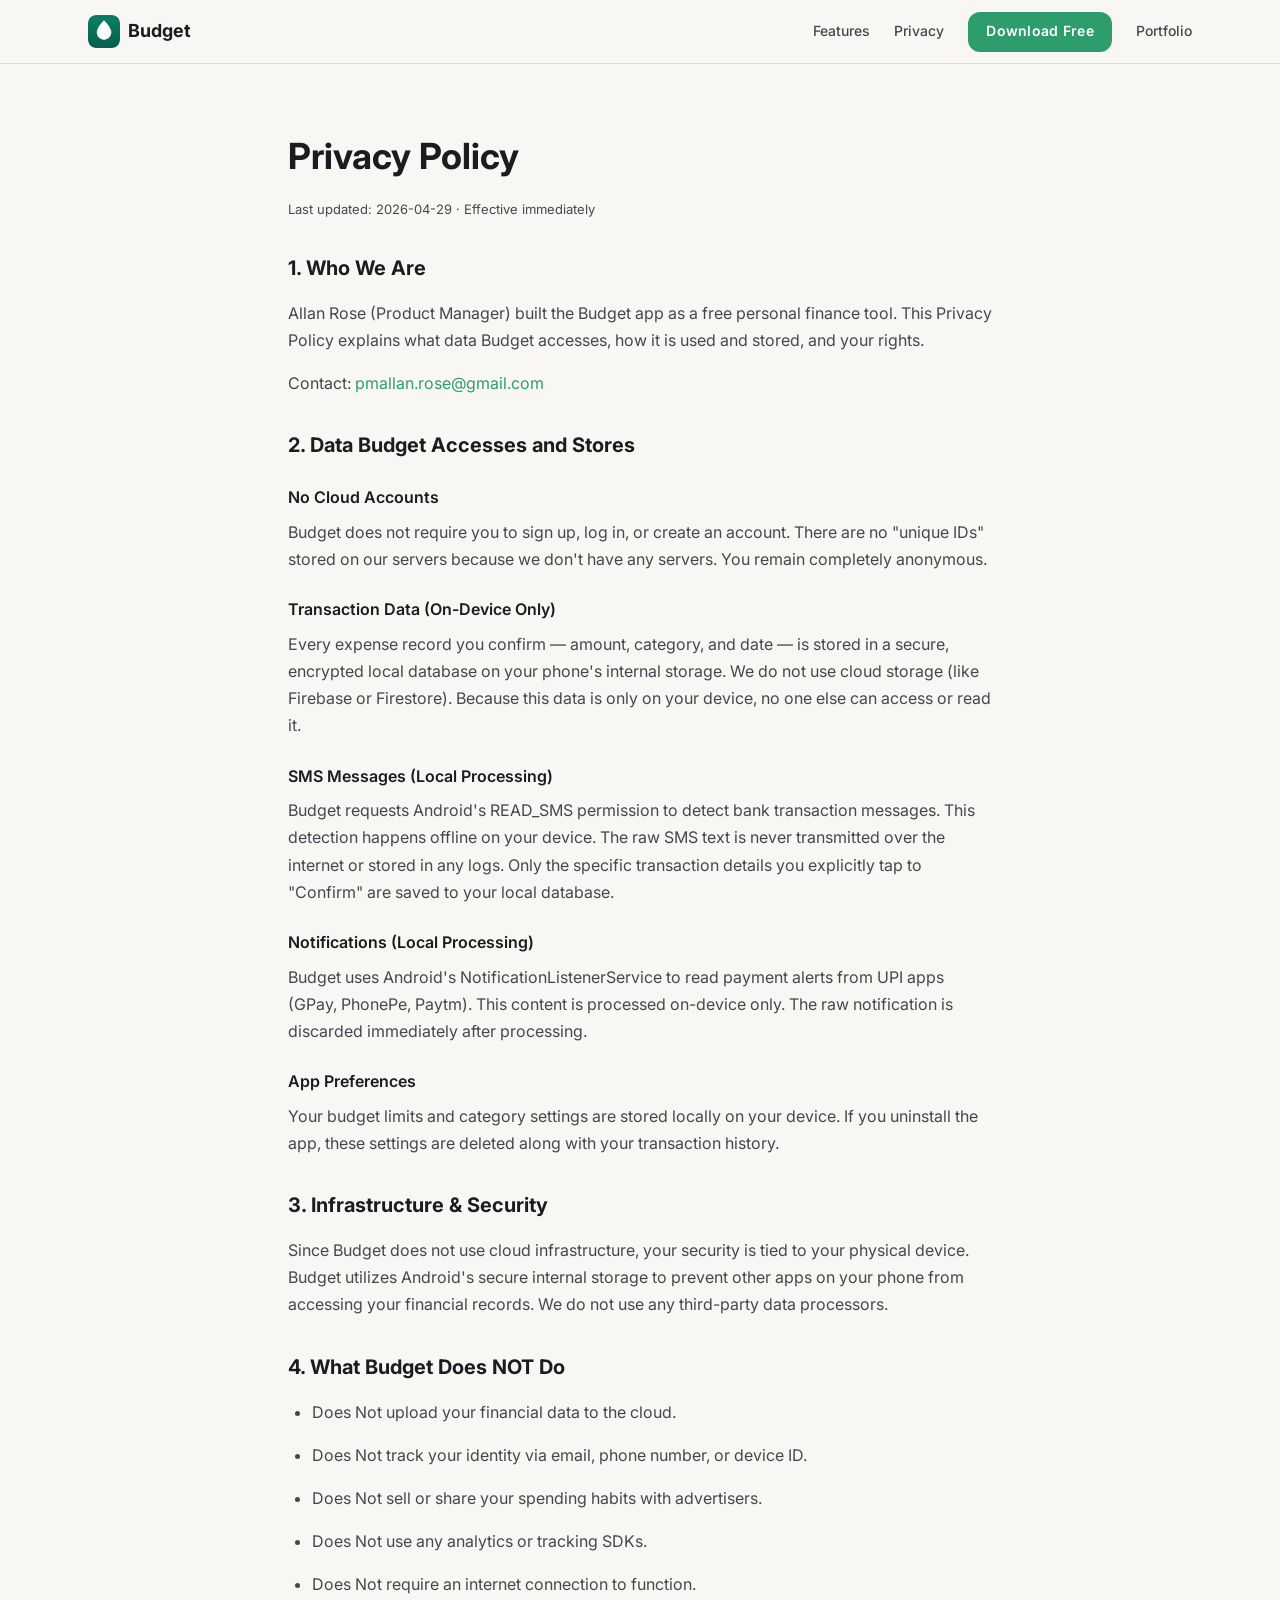
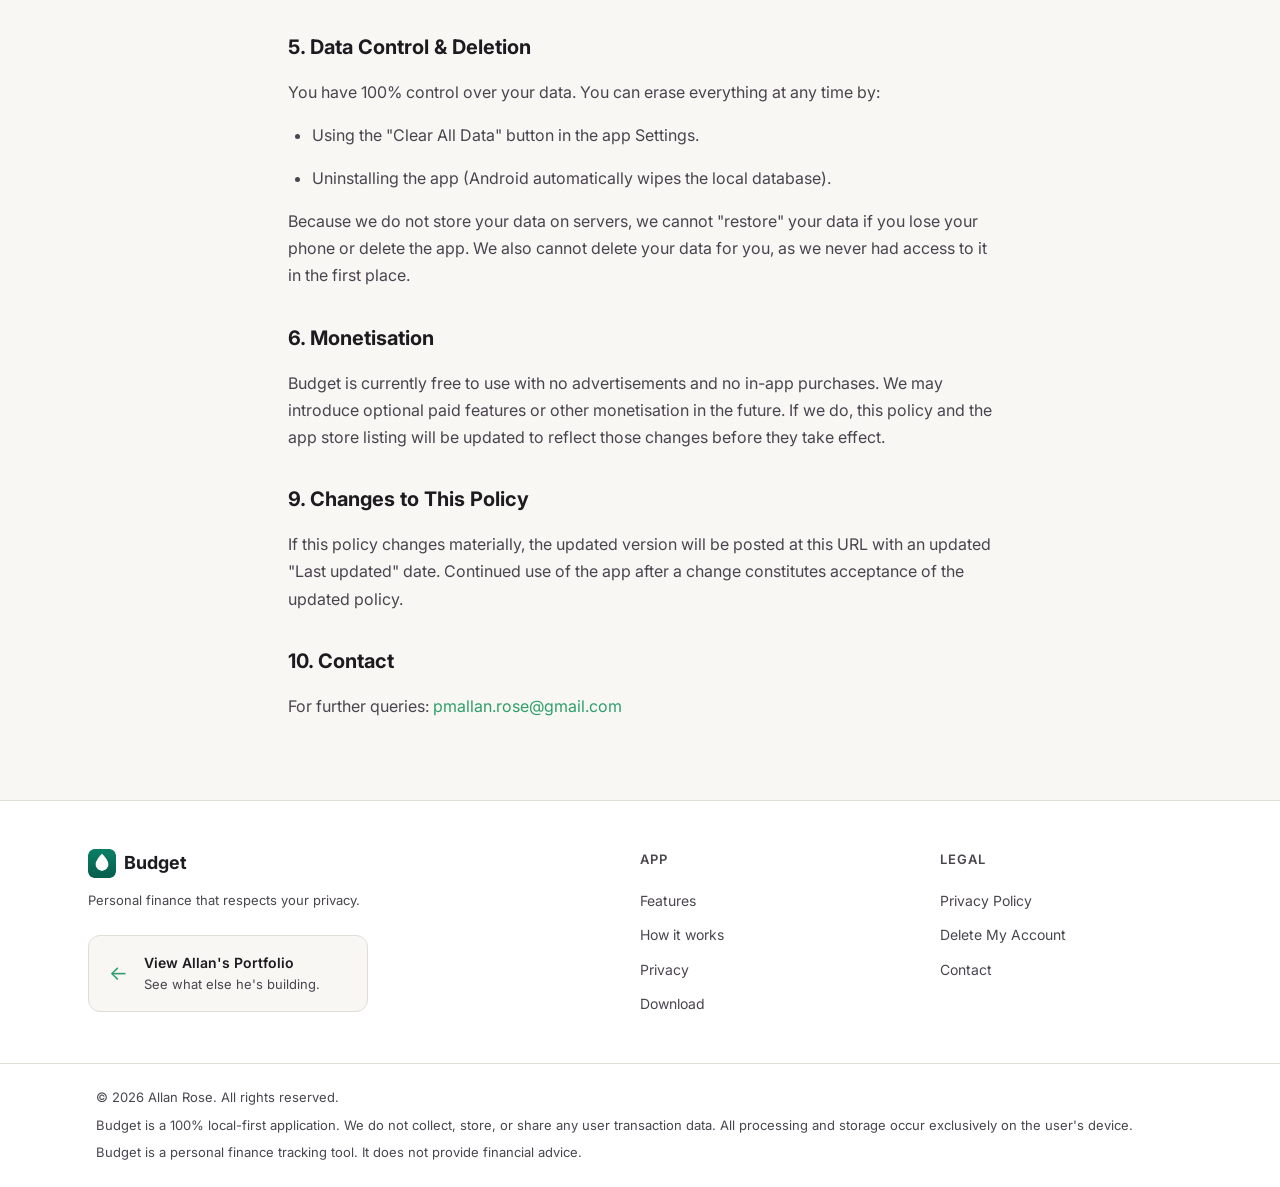
==== commit b7751573: "Add files via upload" ====
--- a/privacy-policy.html
+++ b/privacy-policy.html
@@ -47,77 +47,45 @@
 
     <h2>2. Data Budget Accesses and Stores</h2>
 
-    <h3>Your Unique Account ID</h3>
-    <p>When you first open Budget, the app automatically generates a unique encrypted ID for your
-    account. This ID has no connection to your name, email address, phone number, or any personal
-    identifier. You are never asked to register or log in — the ID is created silently and exists
-    only to keep your data separate from everyone else's. Nobody outside your device knows what
-    this ID maps to. This is handled via Firebase Authentication (a Google service).</p>
+    <h3>No Cloud Accounts</h3>
+    <p>Budget does not require you to sign up, log in, or create an account. There are no "unique IDs" stored on our servers because we don't have any servers. You remain completely anonymous.</p>
 
-    <h3>Transaction Data</h3>
-    <p>Expense records you confirm — amount, category, and date — are stored in a secure, encrypted
-    private cloud vault linked to your unique ID. No personal information is attached to these records.
-    If you delete an expense inside the app, it is permanently deleted from the vault immediately.
-    If you delete your account, the vault and your unique ID are permanently erased.
-    This storage is provided by Google Firebase Firestore, encrypted in transit (TLS) and at rest.</p>
+    <h3>Transaction Data (On-Device Only)</h3>
+    <p>Every expense record you confirm — amount, category, and date — is stored in a secure, encrypted local database on your phone's internal storage. We do not use cloud storage (like Firebase or Firestore). Because this data is only on your device, no one else can access or read it.</p>
 
-    <h3>SMS Messages</h3>
-    <p>Budget requests Android's READ_SMS permission to detect bank transaction messages already
-    delivered to your device. Budget reads only from recognised Indian bank sender IDs
-    (e.g., HDFCBK, SBIINB, ICICIB, AXISBK, KOTAKB). The raw SMS text is processed entirely on
-    your device and is never transmitted or stored anywhere. Only the transaction details you
-    explicitly confirm are saved.</p>
+    <h3>SMS Messages (Local Processing)</h3>
+    <p>Budget requests Android's READ_SMS permission to detect bank transaction messages. This detection happens offline on your device. The raw SMS text is never transmitted over the internet or stored in any logs. Only the specific transaction details you explicitly tap to "Confirm" are saved to your local database.</p>
 
-    <h3>Notifications (UPI apps)</h3>
-    <p>Budget uses Android's NotificationListenerService to read payment notifications from UPI apps
-    (Google Pay, PhonePe, Paytm). Notification content is processed on-device only. As with SMS,
-    only the transaction details you confirm are saved — the raw notification text is discarded.</p>
+    <h3>Notifications (Local Processing)</h3>
+    <p>Budget uses Android's NotificationListenerService to read payment alerts from UPI apps (GPay, PhonePe, Paytm). This content is processed on-device only. The raw notification is discarded immediately after processing.</p>
 
-    <h3>App Preferences &amp; Budget Settings</h3>
-    <p>Budget limits, category preferences, and notification settings are stored both locally on your
-    device and in your Firebase account, so your settings are preserved if you reinstall the app.</p>
+    <h3>App Preferences</h3>
+    <p>Your budget limits and category settings are stored locally on your device. If you uninstall the app, these settings are deleted along with your transaction history.</p>
 
-    <h2>3. Cloud Infrastructure</h2>
-    <p>Budget's secure cloud vault is built on Google Firebase — the same infrastructure used by
-    Google Pay and other trusted Google services. Your data is stored in a private, encrypted
-    environment. Google acts as a data processor on our behalf under Google's data processing terms
-    and does not use your data for advertising. The unique ID that identifies your vault is not
-    linked to your real-world identity in any Google system.
-    For more information: <a href="https://firebase.google.com/support/privacy" target="_blank" rel="noopener">firebase.google.com/support/privacy</a></p>
+    <h2>3. Infrastructure & Security</h2>
+    <p>Since Budget does not use cloud infrastructure, your security is tied to your physical device. Budget utilizes Android's secure internal storage to prevent other apps on your phone from accessing your financial records. We do not use any third-party data processors.</p>
 
     <h2>4. What Budget Does NOT Do</h2>
     <ul>
-      <li>Does not link your financial data to your real-world identity.</li>
-      <li>Does not store raw SMS content — only confirmed transaction amounts and categories.</li>
-      <li>Does not sell, share, or disclose your data to advertisers or third parties.</li>
-      <li>Does not access your bank account directly.</li>
-      <li>Does not use advertising SDKs or analytics SDKs that track you across apps.</li>
+      <li>Does Not upload your financial data to the cloud.</li>
+      <li>Does Not track your identity via email, phone number, or device ID.</li>
+      <li>Does Not sell or share your spending habits with advertisers.</li>
+      <li>Does Not use any analytics or tracking SDKs.</li>
+      <li>Does Not require an internet connection to function.</li>
     </ul>
 
-    <h2>5. Data Storage &amp; Security</h2>
-    <p>Your transaction data is stored in a Google Firebase account identified only by an anonymous
-    user ID — with no personal identifiers attached. Data is encrypted in transit using TLS and
-    encrypted at rest by Firebase. Budget settings and preferences are also stored locally on your
-    device for offline access.</p>
-    <p>Your Firebase account and all associated data can be permanently deleted from within the app
-    at any time via Settings → Delete My Data. Uninstalling the app removes local data but does
-    not automatically delete your Firebase data — use the in-app deletion option for complete removal.</p>
+    <h2>5. Data Control & Deletion</h2>
+    <p>You have 100% control over your data. You can erase everything at any time by:</p>
+      <ul>
+      <li>Using the "Clear All Data" button in the app Settings.</li>
+      <li>Uninstalling the app (Android automatically wipes the local database).</li>
+    </ul>
+    <p>Because we do not store your data on servers, we cannot "restore" your data if you lose your phone or delete the app. We also cannot delete your data for you, as we never had access to it in the first place.</p>
 
-    <h2>6. Your Rights &amp; Account Deletion</h2>
-    <p>You can delete all your data — including your anonymous Firebase account and every expense
-    record linked to it — directly from the app via <strong>Settings → Delete My Data</strong>.
-    This is instant and permanent.</p>
-    <p>If you have already uninstalled the app, submit a deletion request using the form below.
-    We will process your request within 7 days and send a confirmation to the email you provide.</p>
-    <p><a href="https://forms.gle/h1EcQuUk5hsnveGc6" target="_blank" rel="noopener">→ Request Account Deletion (web form)</a></p>
-
-    <h2>7. Monetisation</h2>
+    <h2>6. Monetisation</h2>
     <p>Budget is currently free to use with no advertisements and no in-app purchases. We may
     introduce optional paid features or other monetisation in the future. If we do, this policy
     and the app store listing will be updated to reflect those changes before they take effect.</p>
-
-    <h2>8. Children's Privacy</h2>
-    <p>Budget is not directed at children under 13. We do not knowingly collect data from children.</p>
 
     <h2>9. Changes to This Policy</h2>
     <p>If this policy changes materially, the updated version will be posted at this URL with an
@@ -125,7 +93,7 @@
     of the updated policy.</p>
 
     <h2>10. Contact</h2>
-    <p>For further questions: <a href="mailto:pmallan.rose@gmail.com">pmallan.rose@gmail.com</a></p>
+    <p>For further queries: <a href="mailto:pmallan.rose@gmail.com">pmallan.rose@gmail.com</a></p>
   </main>
 
   <!-- FOOTER -->
@@ -133,7 +101,7 @@
     <div class="container footer__inner">
 
       <div class="footer__brand">
-        <a href="index.html" class="footer__logo">
+        <a href="#hero" class="footer__logo">
           <img src="assets/icon.png" alt="Budget app icon" width="28" height="28">
           <span>Budget</span>
         </a>
@@ -142,23 +110,23 @@
           <span class="footer__portfolio-card-arrow">←</span>
           <div>
             <p class="footer__portfolio-card-title">View Allan's Portfolio</p>
-            <p class="footer__portfolio-card-sub">See what else he's building</p>
+            <p class="footer__portfolio-card-sub">See what else he's building.</p>
           </div>
         </a>
       </div>
 
       <div class="footer__links">
         <p class="footer__links-heading">App</p>
-        <a href="index.html#features">Features</a>
-        <a href="index.html#how-it-works">How it works</a>
-        <a href="index.html#privacy">Privacy</a>
+        <a href="#features">Features</a>
+        <a href="#how-it-works">How it works</a>
+        <a href="#privacy">Privacy</a>
         <a href="#" target="_blank" rel="noopener">Download</a>
       </div>
 
       <div class="footer__links">
         <p class="footer__links-heading">Legal</p>
         <a href="privacy-policy.html">Privacy Policy</a>
-        <a href="index.html#delete-account">Delete My Account</a>
+        <a href="privacy-policy.html">Delete My Account</a>
         <a href="mailto:pmallan.rose@gmail.com">Contact</a>
       </div>
 
@@ -167,7 +135,7 @@
     <div class="footer__legal-bar">
       <div class="container">
         <p>© 2026 Allan Rose. All rights reserved.</p>
-        <p>Budget is not affiliated with or endorsed by any bank, payment service, or financial institution, including Google Pay, PhonePe, Paytm, HDFC Bank, SBI, ICICI Bank, Axis Bank, or Kotak Mahindra Bank.</p>
+        <p>Budget is a 100% local-first application. We do not collect, store, or share any user transaction data. All processing and storage occur exclusively on the user's device.</p>
         <p>Budget is a personal finance tracking tool. It does not provide financial advice.</p>
       </div>
     </div>
